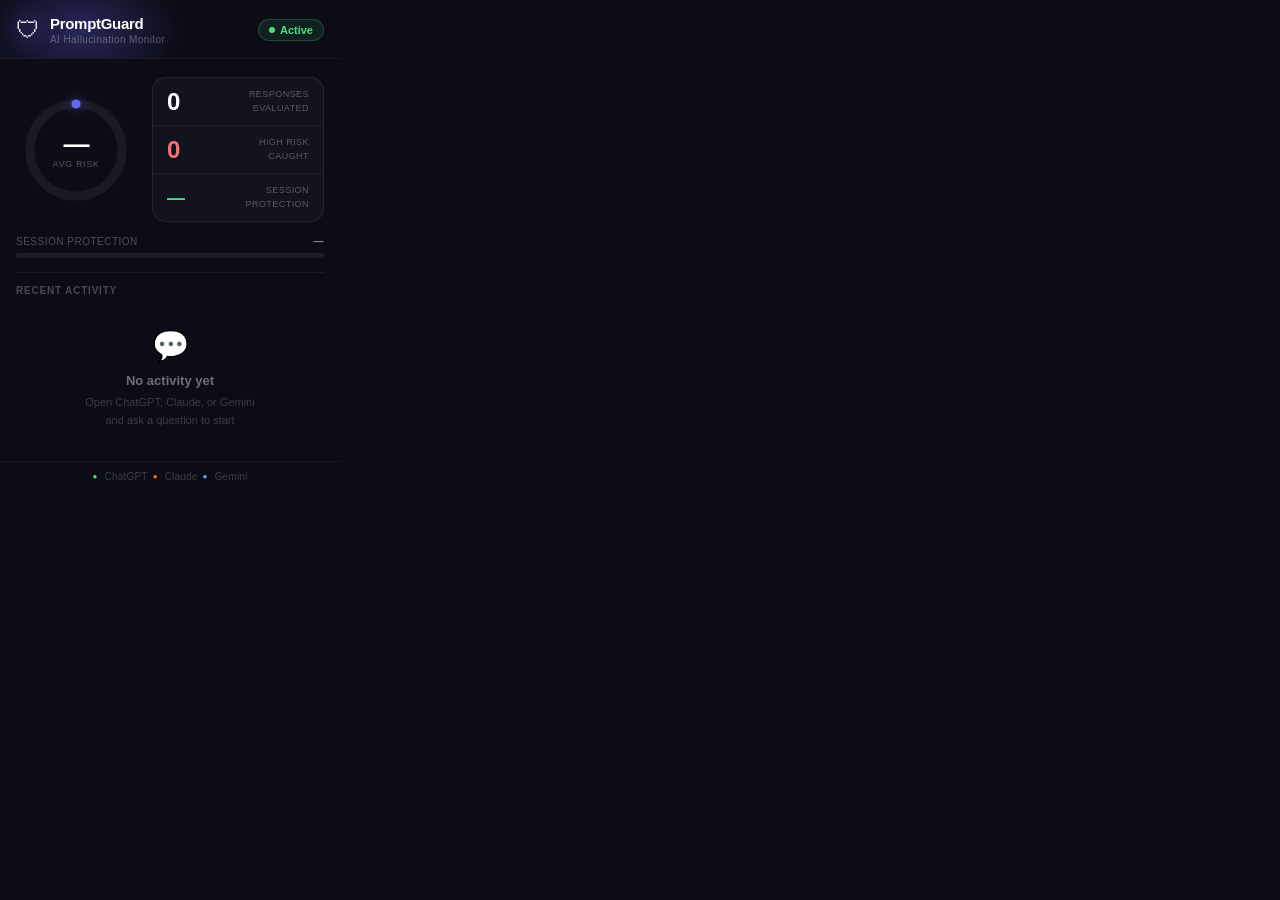
==== popup.html @ 1d1c703c "Rebuild: PromptGuard Chrome extension — AI hallucination detector Replaced the FastAPI evaluation se" ====
<!DOCTYPE html>
<html lang="en">
<head>
  <meta charset="UTF-8"/>
  <title>PromptGuard</title>
  <link rel="stylesheet" href="popup.css"/>
</head>
<body>

  <div class="header">
    <div class="glow-blob"></div>
    <div class="logo-row">
      <span class="logo-shield">🛡</span>
      <div class="logo-info">
        <span class="logo-name">PromptGuard</span>
        <span class="logo-sub">AI Hallucination Monitor</span>
      </div>
      <div class="pill-live"><span class="dot"></span>Active</div>
    </div>
  </div>

  <div class="hero">
    <!-- Ring -->
    <div class="ring-wrap">
      <svg class="ring-svg" viewBox="0 0 120 120" xmlns="http://www.w3.org/2000/svg">
        <circle class="ring-bg"   cx="60" cy="60" r="46"/>
        <circle class="ring-arc"  cx="60" cy="60" r="46" id="ring-arc"
                stroke-dasharray="0 289" stroke-linecap="round"/>
      </svg>
      <div class="ring-center">
        <div class="ring-num" id="ring-num">—</div>
        <div class="ring-lbl">avg risk</div>
      </div>
    </div>

    <!-- Side stats -->
    <div class="side-stats">
      <div class="side-stat">
        <div class="ss-num" id="stat-total">0</div>
        <div class="ss-lbl">Responses<br/>evaluated</div>
      </div>
      <div class="ss-sep"></div>
      <div class="side-stat">
        <div class="ss-num danger" id="stat-high">0</div>
        <div class="ss-lbl">High risk<br/>caught</div>
      </div>
      <div class="ss-sep"></div>
      <div class="side-stat">
        <div class="ss-num safe" id="stat-safe">—</div>
        <div class="ss-lbl">Session<br/>protection</div>
      </div>
    </div>
  </div>

  <!-- Protection bar -->
  <div class="pbar-wrap">
    <div class="pbar-labels">
      <span>Session protection</span>
      <span id="pbar-pct" class="pbar-pct">—</span>
    </div>
    <div class="pbar-track"><div class="pbar-fill" id="pbar-fill" style="width:0%"></div></div>
  </div>

  <div class="divider"></div>

  <!-- History -->
  <div class="history-head">Recent activity</div>
  <div class="history" id="history">
    <div class="empty">
      <div class="empty-emoji">💬</div>
      <div class="empty-title">No activity yet</div>
      <div class="empty-body">Open ChatGPT, Claude, or Gemini<br/>and ask a question to start</div>
    </div>
  </div>

  <div class="footer">
    <span class="fdot c1">●</span>ChatGPT
    <span class="fdot c2">●</span>Claude
    <span class="fdot c3">●</span>Gemini
  </div>

  <script src="popup.js"></script>
</body>
</html>
---- popup.css ----
*{box-sizing:border-box;margin:0;padding:0}

body{
  width:340px;
  background:#0c0c16;
  color:#e2e8f0;
  font-family:-apple-system,BlinkMacSystemFont,'Segoe UI',sans-serif;
  font-size:13px;
  overflow-x:hidden;
}

/* ── Header ─────────────────────────────────────── */
.header{
  position:relative;
  padding:15px 16px 13px;
  border-bottom:1px solid rgba(255,255,255,0.06);
  overflow:hidden;
}
.glow-blob{
  position:absolute;
  top:-40px;left:-30px;
  width:220px;height:140px;
  background:radial-gradient(ellipse,rgba(99,102,241,.3) 0%,transparent 65%);
  pointer-events:none;
}
.logo-row{
  display:flex;align-items:center;gap:10px;
  position:relative;
}
.logo-shield{
  font-size:24px;line-height:1;
  filter:drop-shadow(0 0 10px rgba(99,102,241,.7));
}
.logo-info{display:flex;flex-direction:column;gap:2px;flex:1}
.logo-name{font-size:15px;font-weight:700;color:#fff;letter-spacing:-.02em}
.logo-sub{font-size:10px;color:rgba(255,255,255,.3);letter-spacing:.04em}
.pill-live{
  display:flex;align-items:center;gap:5px;
  font-size:11px;font-weight:600;color:#4ade80;
  background:rgba(74,222,128,.1);
  border:1px solid rgba(74,222,128,.22);
  padding:4px 10px;border-radius:99px;
}
.dot{
  width:6px;height:6px;border-radius:50%;background:#4ade80;
  animation:blink 2s infinite;display:inline-block;
}
@keyframes blink{0%,100%{opacity:1;transform:scale(1)}50%{opacity:.3;transform:scale(.7)}}

/* ── Hero (ring + stats) ─────────────────────────── */
.hero{
  display:flex;align-items:center;gap:0;
  padding:18px 16px 10px;
}

/* Ring */
.ring-wrap{
  position:relative;width:120px;height:120px;flex-shrink:0;
}
.ring-svg{
  width:120px;height:120px;
  transform:rotate(-90deg);
}
.ring-bg{
  fill:none;stroke:rgba(255,255,255,.06);stroke-width:9;
}
.ring-arc{
  fill:none;stroke:#6366f1;stroke-width:9;
  transition:stroke-dasharray 1.1s cubic-bezier(.4,0,.2,1),stroke .4s;
  filter:drop-shadow(0 0 6px rgba(99,102,241,.6));
}
.ring-center{
  position:absolute;inset:0;
  display:flex;flex-direction:column;align-items:center;justify-content:center;
  gap:2px;
}
.ring-num{
  font-size:26px;font-weight:800;color:#fff;
  letter-spacing:-.04em;line-height:1;
}
.ring-lbl{
  font-size:9px;color:rgba(255,255,255,.3);
  text-transform:uppercase;letter-spacing:.07em;
}

/* Side stats */
.side-stats{
  flex:1;
  display:flex;flex-direction:column;
  margin-left:16px;
  background:rgba(255,255,255,.03);
  border:1px solid rgba(255,255,255,.07);
  border-radius:14px;
  overflow:hidden;
}
.side-stat{
  padding:10px 14px;
  display:flex;align-items:center;justify-content:space-between;
}
.ss-sep{height:1px;background:rgba(255,255,255,.06)}
.ss-num{
  font-size:24px;font-weight:800;color:#fff;
  letter-spacing:-.04em;line-height:1;
}
.ss-num.danger{color:#f87171}
.ss-num.safe{color:#4ade80;font-size:18px}
.ss-lbl{
  font-size:9px;color:rgba(255,255,255,.3);
  text-transform:uppercase;letter-spacing:.05em;
  text-align:right;line-height:1.5;
}

/* ── Protection bar ──────────────────────────────── */
.pbar-wrap{padding:4px 16px 14px}
.pbar-labels{
  display:flex;justify-content:space-between;
  font-size:10px;color:rgba(255,255,255,.28);
  text-transform:uppercase;letter-spacing:.05em;
  margin-bottom:6px;
}
.pbar-pct{color:rgba(255,255,255,.5);font-weight:600}
.pbar-track{
  height:5px;background:rgba(255,255,255,.07);
  border-radius:99px;overflow:hidden;
}
.pbar-fill{
  height:100%;border-radius:99px;
  background:linear-gradient(90deg,#6366f1,#a78bfa);
  transition:width 1.2s cubic-bezier(.4,0,.2,1);
  box-shadow:0 0 8px rgba(99,102,241,.4);
}

.divider{height:1px;background:rgba(255,255,255,.06);margin:0 16px}

/* ── History ─────────────────────────────────────── */
.history-head{
  font-size:10px;font-weight:600;
  color:rgba(255,255,255,.25);
  text-transform:uppercase;letter-spacing:.08em;
  padding:12px 16px 6px;
}
.history{
  max-height:195px;overflow-y:auto;
  padding:0 10px 4px;
}
.history::-webkit-scrollbar{width:3px}
.history::-webkit-scrollbar-thumb{background:rgba(255,255,255,.1);border-radius:99px}

.hi{
  display:flex;align-items:center;gap:9px;
  padding:8px 10px;border-radius:9px;margin-bottom:3px;
  transition:background .15s;cursor:default;
}
.hi:hover{background:rgba(255,255,255,.04)}
.hi-dot{width:7px;height:7px;border-radius:50%;flex-shrink:0}
.hi-dot.low   {background:#4ade80}
.hi-dot.medium{background:#facc15;box-shadow:0 0 5px rgba(250,204,21,.5)}
.hi-dot.high  {background:#f87171;box-shadow:0 0 7px rgba(248,113,113,.6)}
.hi-text{
  flex:1;font-size:12px;color:rgba(255,255,255,.65);
  white-space:nowrap;overflow:hidden;text-overflow:ellipsis;
}
.hi-badge{
  font-size:10px;font-weight:700;
  padding:2px 7px;border-radius:99px;flex-shrink:0;
}
.hi-badge.low   {background:rgba(74,222,128,.12);color:#4ade80}
.hi-badge.medium{background:rgba(250,204,21,.12);color:#facc15}
.hi-badge.high  {background:rgba(248,113,113,.14);color:#f87171}

/* Empty state */
.empty{text-align:center;padding:26px 20px 22px}
.empty-emoji{font-size:30px;margin-bottom:10px}
.empty-title{font-size:13px;font-weight:600;color:rgba(255,255,255,.4);margin-bottom:5px}
.empty-body{font-size:11px;color:rgba(255,255,255,.2);line-height:1.65}

/* ── Footer ──────────────────────────────────────── */
.footer{
  display:flex;align-items:center;justify-content:center;gap:5px;
  padding:9px 16px 13px;margin-top:6px;
  font-size:10px;color:rgba(255,255,255,.2);
  border-top:1px solid rgba(255,255,255,.05);
  letter-spacing:.02em;
}
.fdot{font-size:8px;margin-right:2px}
.c1{color:#4ade80}.c2{color:#f97316}.c3{color:#60a5fa}
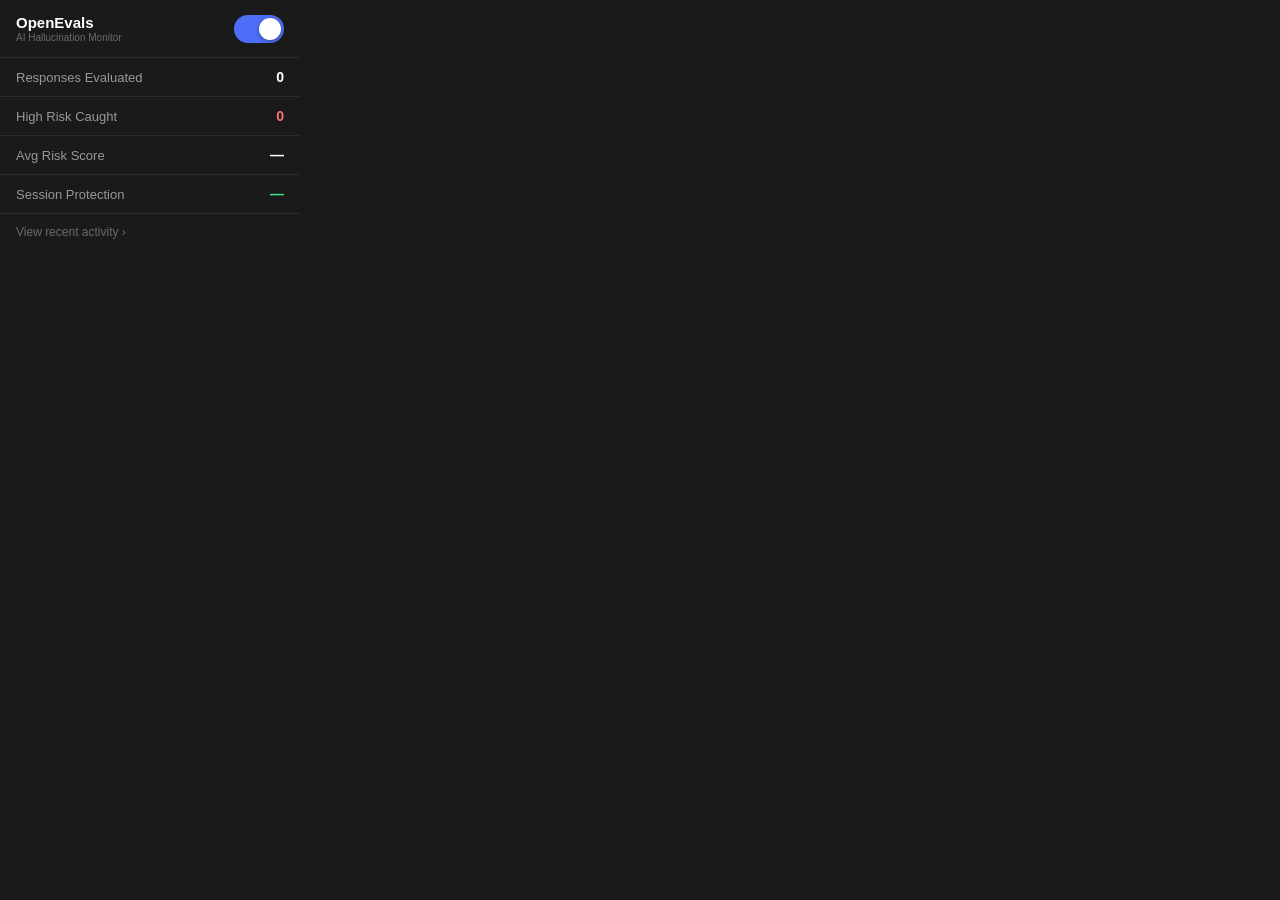
==== commit 573edbdb: "Rebrand to OpenEvals with real-time hallucination detection - Real-time badge injection without page" ====
--- a/popup.html
+++ b/popup.html
@@ -7,76 +7,47 @@
 </head>
 <body>
 
-  <div class="header">
-    <div class="glow-blob"></div>
-    <div class="logo-row">
-      <span class="logo-shield">🛡</span>
-      <div class="logo-info">
-        <span class="logo-name">PromptGuard</span>
-        <span class="logo-sub">AI Hallucination Monitor</span>
-      </div>
-      <div class="pill-live"><span class="dot"></span>Active</div>
-    </div>
-  </div>
-
-  <div class="hero">
-    <!-- Ring -->
-    <div class="ring-wrap">
-      <svg class="ring-svg" viewBox="0 0 120 120" xmlns="http://www.w3.org/2000/svg">
-        <circle class="ring-bg"   cx="60" cy="60" r="46"/>
-        <circle class="ring-arc"  cx="60" cy="60" r="46" id="ring-arc"
-                stroke-dasharray="0 289" stroke-linecap="round"/>
-      </svg>
-      <div class="ring-center">
-        <div class="ring-num" id="ring-num">—</div>
-        <div class="ring-lbl">avg risk</div>
+  <div class="top">
+    <div class="top-left">
+      <div>
+        <div class="app-name">OpenEvals</div>
+        <div class="app-sub">AI Hallucination Monitor</div>
       </div>
     </div>
-
-    <!-- Side stats -->
-    <div class="side-stats">
-      <div class="side-stat">
-        <div class="ss-num" id="stat-total">0</div>
-        <div class="ss-lbl">Responses<br/>evaluated</div>
-      </div>
-      <div class="ss-sep"></div>
-      <div class="side-stat">
-        <div class="ss-num danger" id="stat-high">0</div>
-        <div class="ss-lbl">High risk<br/>caught</div>
-      </div>
-      <div class="ss-sep"></div>
-      <div class="side-stat">
-        <div class="ss-num safe" id="stat-safe">—</div>
-        <div class="ss-lbl">Session<br/>protection</div>
-      </div>
-    </div>
-  </div>
-
-  <!-- Protection bar -->
-  <div class="pbar-wrap">
-    <div class="pbar-labels">
-      <span>Session protection</span>
-      <span id="pbar-pct" class="pbar-pct">—</span>
-    </div>
-    <div class="pbar-track"><div class="pbar-fill" id="pbar-fill" style="width:0%"></div></div>
+    <label class="toggle">
+      <input type="checkbox" id="toggle-enabled" checked/>
+      <span class="slider"></span>
+    </label>
   </div>
 
   <div class="divider"></div>
 
-  <!-- History -->
-  <div class="history-head">Recent activity</div>
-  <div class="history" id="history">
-    <div class="empty">
-      <div class="empty-emoji">💬</div>
-      <div class="empty-title">No activity yet</div>
-      <div class="empty-body">Open ChatGPT, Claude, or Gemini<br/>and ask a question to start</div>
-    </div>
+  <div class="stat-row">
+    <span class="stat-label">Responses Evaluated</span>
+    <span class="stat-val" id="stat-total">0</span>
+  </div>
+  <div class="divider"></div>
+  <div class="stat-row">
+    <span class="stat-label">High Risk Caught</span>
+    <span class="stat-val danger" id="stat-high">0</span>
+  </div>
+  <div class="divider"></div>
+  <div class="stat-row">
+    <span class="stat-label">Avg Risk Score</span>
+    <span class="stat-val" id="stat-avg">—</span>
+  </div>
+  <div class="divider"></div>
+  <div class="stat-row">
+    <span class="stat-label">Session Protection</span>
+    <span class="stat-val safe" id="stat-safe">—</span>
   </div>
 
-  <div class="footer">
-    <span class="fdot c1">●</span>ChatGPT
-    <span class="fdot c2">●</span>Claude
-    <span class="fdot c3">●</span>Gemini
+  <div class="divider"></div>
+
+  <div class="footer-link" id="history-toggle">View recent activity ›</div>
+
+  <div class="history hidden" id="history">
+    <div class="empty-msg">No activity yet. Ask something on ChatGPT, Claude, or Gemini.</div>
   </div>
 
   <script src="popup.js"></script>
--- a/popup.css
+++ b/popup.css
@@ -1,186 +1,81 @@
 *{box-sizing:border-box;margin:0;padding:0}
 
 body{
-  width:340px;
-  background:#0c0c16;
-  color:#e2e8f0;
+  width:300px;
+  background:#1a1a1a;
+  color:#f0f0f0;
   font-family:-apple-system,BlinkMacSystemFont,'Segoe UI',sans-serif;
-  font-size:13px;
-  overflow-x:hidden;
+  font-size:14px;
 }
 
-/* ── Header ─────────────────────────────────────── */
-.header{
-  position:relative;
-  padding:15px 16px 13px;
-  border-bottom:1px solid rgba(255,255,255,0.06);
-  overflow:hidden;
+/* ── Top header ── */
+.top{
+  display:flex;align-items:center;justify-content:space-between;
+  padding:14px 16px;
 }
-.glow-blob{
-  position:absolute;
-  top:-40px;left:-30px;
-  width:220px;height:140px;
-  background:radial-gradient(ellipse,rgba(99,102,241,.3) 0%,transparent 65%);
-  pointer-events:none;
+.top-left{display:flex;align-items:center;gap:10px}
+.app-name{font-size:15px;font-weight:700;color:#fff}
+.app-sub{font-size:10px;color:rgba(255,255,255,.35);margin-top:1px}
+
+/* ── Toggle switch ── */
+.toggle{position:relative;display:inline-block;width:50px;height:28px}
+.toggle input{opacity:0;width:0;height:0}
+.slider{
+  position:absolute;inset:0;
+  background:#333;border-radius:99px;cursor:pointer;
+  transition:background .25s;
 }
-.logo-row{
-  display:flex;align-items:center;gap:10px;
-  position:relative;
+.slider::before{
+  content:'';position:absolute;
+  width:22px;height:22px;border-radius:50%;
+  left:3px;top:3px;background:#fff;
+  transition:transform .25s;
+  box-shadow:0 1px 4px rgba(0,0,0,.4);
 }
-.logo-shield{
-  font-size:24px;line-height:1;
-  filter:drop-shadow(0 0 10px rgba(99,102,241,.7));
+input:checked + .slider{background:#4f6ef7}
+input:checked + .slider::before{transform:translateX(22px)}
+
+/* ── Divider ── */
+.divider{height:1px;background:rgba(255,255,255,.08)}
+
+/* ── Stat rows ── */
+.stat-row{
+  display:flex;align-items:center;justify-content:space-between;
+  padding:11px 16px;
 }
-.logo-info{display:flex;flex-direction:column;gap:2px;flex:1}
-.logo-name{font-size:15px;font-weight:700;color:#fff;letter-spacing:-.02em}
-.logo-sub{font-size:10px;color:rgba(255,255,255,.3);letter-spacing:.04em}
-.pill-live{
-  display:flex;align-items:center;gap:5px;
-  font-size:11px;font-weight:600;color:#4ade80;
-  background:rgba(74,222,128,.1);
-  border:1px solid rgba(74,222,128,.22);
-  padding:4px 10px;border-radius:99px;
+.stat-label{color:rgba(255,255,255,.55);font-size:13px}
+.stat-val{font-size:14px;font-weight:700;color:#fff}
+.stat-val.danger{color:#f87171}
+.stat-val.safe{color:#4ade80}
+
+/* ── Footer link ── */
+.footer-link{
+  padding:11px 16px;
+  font-size:12px;color:rgba(255,255,255,.35);
+  cursor:pointer;
+  transition:color .15s;
 }
-.dot{
-  width:6px;height:6px;border-radius:50%;background:#4ade80;
-  animation:blink 2s infinite;display:inline-block;
-}
-@keyframes blink{0%,100%{opacity:1;transform:scale(1)}50%{opacity:.3;transform:scale(.7)}}
+.footer-link:hover{color:rgba(255,255,255,.6)}
 
-/* ── Hero (ring + stats) ─────────────────────────── */
-.hero{
-  display:flex;align-items:center;gap:0;
-  padding:18px 16px 10px;
-}
-
-/* Ring */
-.ring-wrap{
-  position:relative;width:120px;height:120px;flex-shrink:0;
-}
-.ring-svg{
-  width:120px;height:120px;
-  transform:rotate(-90deg);
-}
-.ring-bg{
-  fill:none;stroke:rgba(255,255,255,.06);stroke-width:9;
-}
-.ring-arc{
-  fill:none;stroke:#6366f1;stroke-width:9;
-  transition:stroke-dasharray 1.1s cubic-bezier(.4,0,.2,1),stroke .4s;
-  filter:drop-shadow(0 0 6px rgba(99,102,241,.6));
-}
-.ring-center{
-  position:absolute;inset:0;
-  display:flex;flex-direction:column;align-items:center;justify-content:center;
-  gap:2px;
-}
-.ring-num{
-  font-size:26px;font-weight:800;color:#fff;
-  letter-spacing:-.04em;line-height:1;
-}
-.ring-lbl{
-  font-size:9px;color:rgba(255,255,255,.3);
-  text-transform:uppercase;letter-spacing:.07em;
-}
-
-/* Side stats */
-.side-stats{
-  flex:1;
-  display:flex;flex-direction:column;
-  margin-left:16px;
-  background:rgba(255,255,255,.03);
-  border:1px solid rgba(255,255,255,.07);
-  border-radius:14px;
-  overflow:hidden;
-}
-.side-stat{
-  padding:10px 14px;
-  display:flex;align-items:center;justify-content:space-between;
-}
-.ss-sep{height:1px;background:rgba(255,255,255,.06)}
-.ss-num{
-  font-size:24px;font-weight:800;color:#fff;
-  letter-spacing:-.04em;line-height:1;
-}
-.ss-num.danger{color:#f87171}
-.ss-num.safe{color:#4ade80;font-size:18px}
-.ss-lbl{
-  font-size:9px;color:rgba(255,255,255,.3);
-  text-transform:uppercase;letter-spacing:.05em;
-  text-align:right;line-height:1.5;
-}
-
-/* ── Protection bar ──────────────────────────────── */
-.pbar-wrap{padding:4px 16px 14px}
-.pbar-labels{
-  display:flex;justify-content:space-between;
-  font-size:10px;color:rgba(255,255,255,.28);
-  text-transform:uppercase;letter-spacing:.05em;
-  margin-bottom:6px;
-}
-.pbar-pct{color:rgba(255,255,255,.5);font-weight:600}
-.pbar-track{
-  height:5px;background:rgba(255,255,255,.07);
-  border-radius:99px;overflow:hidden;
-}
-.pbar-fill{
-  height:100%;border-radius:99px;
-  background:linear-gradient(90deg,#6366f1,#a78bfa);
-  transition:width 1.2s cubic-bezier(.4,0,.2,1);
-  box-shadow:0 0 8px rgba(99,102,241,.4);
-}
-
-.divider{height:1px;background:rgba(255,255,255,.06);margin:0 16px}
-
-/* ── History ─────────────────────────────────────── */
-.history-head{
-  font-size:10px;font-weight:600;
-  color:rgba(255,255,255,.25);
-  text-transform:uppercase;letter-spacing:.08em;
-  padding:12px 16px 6px;
-}
-.history{
-  max-height:195px;overflow-y:auto;
-  padding:0 10px 4px;
-}
+/* ── History panel ── */
+.history{padding:0 16px 10px;max-height:180px;overflow-y:auto}
+.history.hidden{display:none}
 .history::-webkit-scrollbar{width:3px}
 .history::-webkit-scrollbar-thumb{background:rgba(255,255,255,.1);border-radius:99px}
 
+.empty-msg{font-size:11px;color:rgba(255,255,255,.25);padding:10px 0 4px;line-height:1.6}
+
 .hi{
-  display:flex;align-items:center;gap:9px;
-  padding:8px 10px;border-radius:9px;margin-bottom:3px;
-  transition:background .15s;cursor:default;
+  display:flex;align-items:center;gap:8px;
+  padding:7px 0;border-bottom:1px solid rgba(255,255,255,.05);
 }
-.hi:hover{background:rgba(255,255,255,.04)}
+.hi:last-child{border-bottom:none}
 .hi-dot{width:7px;height:7px;border-radius:50%;flex-shrink:0}
 .hi-dot.low   {background:#4ade80}
-.hi-dot.medium{background:#facc15;box-shadow:0 0 5px rgba(250,204,21,.5)}
-.hi-dot.high  {background:#f87171;box-shadow:0 0 7px rgba(248,113,113,.6)}
-.hi-text{
-  flex:1;font-size:12px;color:rgba(255,255,255,.65);
-  white-space:nowrap;overflow:hidden;text-overflow:ellipsis;
-}
-.hi-badge{
-  font-size:10px;font-weight:700;
-  padding:2px 7px;border-radius:99px;flex-shrink:0;
-}
+.hi-dot.medium{background:#facc15}
+.hi-dot.high  {background:#f87171}
+.hi-text{flex:1;font-size:12px;color:rgba(255,255,255,.55);white-space:nowrap;overflow:hidden;text-overflow:ellipsis}
+.hi-badge{font-size:10px;font-weight:700;padding:2px 6px;border-radius:99px;flex-shrink:0}
 .hi-badge.low   {background:rgba(74,222,128,.12);color:#4ade80}
 .hi-badge.medium{background:rgba(250,204,21,.12);color:#facc15}
 .hi-badge.high  {background:rgba(248,113,113,.14);color:#f87171}
-
-/* Empty state */
-.empty{text-align:center;padding:26px 20px 22px}
-.empty-emoji{font-size:30px;margin-bottom:10px}
-.empty-title{font-size:13px;font-weight:600;color:rgba(255,255,255,.4);margin-bottom:5px}
-.empty-body{font-size:11px;color:rgba(255,255,255,.2);line-height:1.65}
-
-/* ── Footer ──────────────────────────────────────── */
-.footer{
-  display:flex;align-items:center;justify-content:center;gap:5px;
-  padding:9px 16px 13px;margin-top:6px;
-  font-size:10px;color:rgba(255,255,255,.2);
-  border-top:1px solid rgba(255,255,255,.05);
-  letter-spacing:.02em;
-}
-.fdot{font-size:8px;margin-right:2px}
-.c1{color:#4ade80}.c2{color:#f97316}.c3{color:#60a5fa}
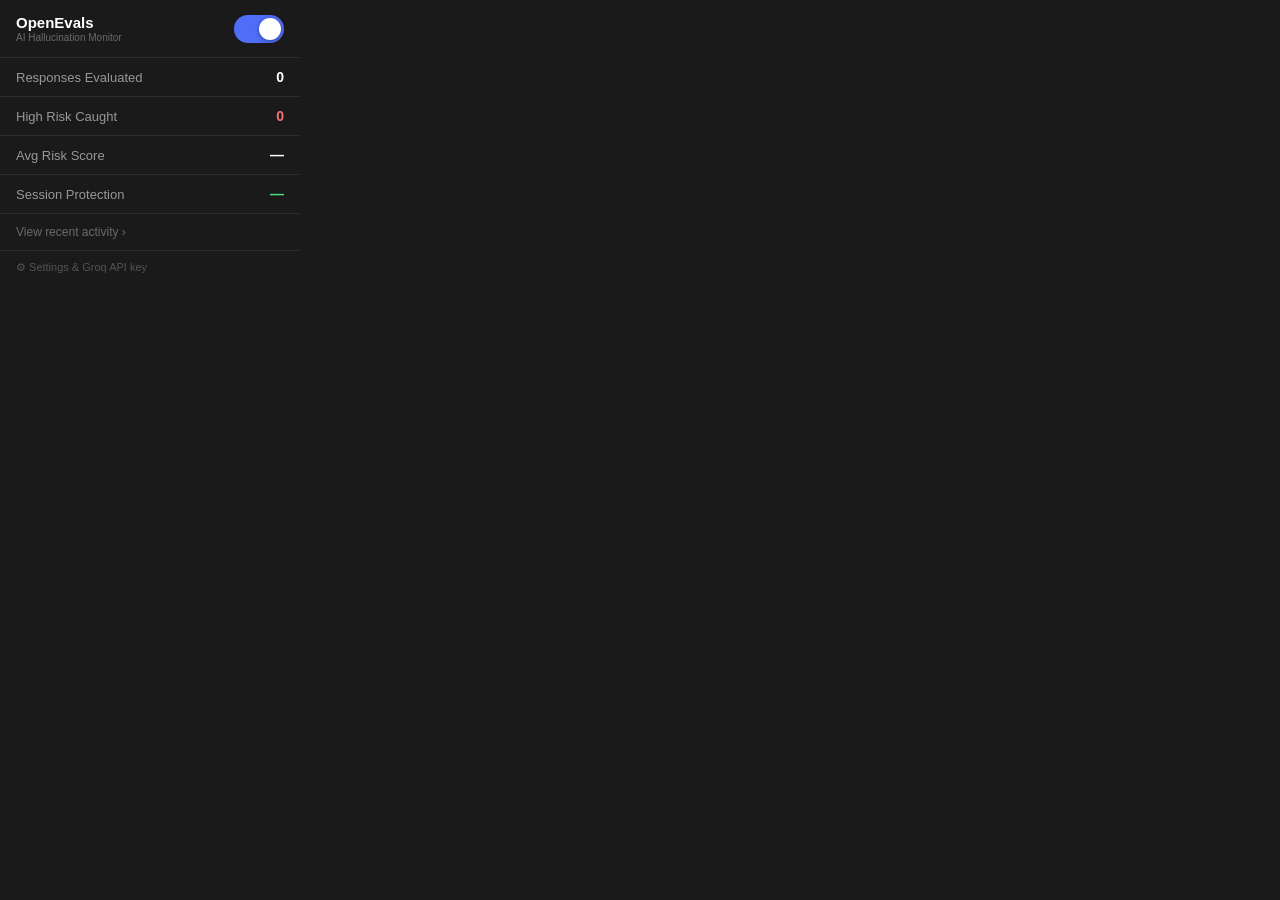
==== commit c617911b: "Add Groq AI integration, settings page, score breakdown, copy button, unit tests" ====
--- a/popup.html
+++ b/popup.html
@@ -2,7 +2,7 @@
 <html lang="en">
 <head>
   <meta charset="UTF-8"/>
-  <title>PromptGuard</title>
+  <title>OpenEvals</title>
   <link rel="stylesheet" href="popup.css"/>
 </head>
 <body>
@@ -50,6 +50,9 @@
     <div class="empty-msg">No activity yet. Ask something on ChatGPT, Claude, or Gemini.</div>
   </div>
 
+  <div class="divider"></div>
+  <div class="settings-row" id="open-settings">⚙ Settings &amp; Groq API key</div>
+
   <script src="popup.js"></script>
 </body>
 </html>
--- a/popup.css
+++ b/popup.css
@@ -8,56 +8,32 @@
   font-size:14px;
 }
 
-/* ── Top header ── */
-.top{
-  display:flex;align-items:center;justify-content:space-between;
-  padding:14px 16px;
-}
+.top{display:flex;align-items:center;justify-content:space-between;padding:14px 16px}
 .top-left{display:flex;align-items:center;gap:10px}
 .app-name{font-size:15px;font-weight:700;color:#fff}
 .app-sub{font-size:10px;color:rgba(255,255,255,.35);margin-top:1px}
 
-/* ── Toggle switch ── */
 .toggle{position:relative;display:inline-block;width:50px;height:28px}
 .toggle input{opacity:0;width:0;height:0}
-.slider{
-  position:absolute;inset:0;
-  background:#333;border-radius:99px;cursor:pointer;
-  transition:background .25s;
-}
-.slider::before{
-  content:'';position:absolute;
-  width:22px;height:22px;border-radius:50%;
-  left:3px;top:3px;background:#fff;
-  transition:transform .25s;
-  box-shadow:0 1px 4px rgba(0,0,0,.4);
-}
+.slider{position:absolute;inset:0;background:#333;border-radius:99px;cursor:pointer;transition:background .25s}
+.slider::before{content:'';position:absolute;width:22px;height:22px;border-radius:50%;left:3px;top:3px;background:#fff;transition:transform .25s;box-shadow:0 1px 4px rgba(0,0,0,.4)}
 input:checked + .slider{background:#4f6ef7}
 input:checked + .slider::before{transform:translateX(22px)}
 
-/* ── Divider ── */
 .divider{height:1px;background:rgba(255,255,255,.08)}
 
-/* ── Stat rows ── */
-.stat-row{
-  display:flex;align-items:center;justify-content:space-between;
-  padding:11px 16px;
-}
+.stat-row{display:flex;align-items:center;justify-content:space-between;padding:11px 16px}
 .stat-label{color:rgba(255,255,255,.55);font-size:13px}
 .stat-val{font-size:14px;font-weight:700;color:#fff}
 .stat-val.danger{color:#f87171}
 .stat-val.safe{color:#4ade80}
 
-/* ── Footer link ── */
-.footer-link{
-  padding:11px 16px;
-  font-size:12px;color:rgba(255,255,255,.35);
-  cursor:pointer;
-  transition:color .15s;
-}
+.footer-link{padding:11px 16px;font-size:12px;color:rgba(255,255,255,.35);cursor:pointer;transition:color .15s}
 .footer-link:hover{color:rgba(255,255,255,.6)}
 
-/* ── History panel ── */
+.settings-row{padding:10px 16px;font-size:11px;color:rgba(255,255,255,.25);cursor:pointer;transition:color .15s}
+.settings-row:hover{color:rgba(255,255,255,.5)}
+
 .history{padding:0 16px 10px;max-height:180px;overflow-y:auto}
 .history.hidden{display:none}
 .history::-webkit-scrollbar{width:3px}
@@ -65,17 +41,14 @@
 
 .empty-msg{font-size:11px;color:rgba(255,255,255,.25);padding:10px 0 4px;line-height:1.6}
 
-.hi{
-  display:flex;align-items:center;gap:8px;
-  padding:7px 0;border-bottom:1px solid rgba(255,255,255,.05);
-}
+.hi{display:flex;align-items:center;gap:8px;padding:7px 0;border-bottom:1px solid rgba(255,255,255,.05)}
 .hi:last-child{border-bottom:none}
 .hi-dot{width:7px;height:7px;border-radius:50%;flex-shrink:0}
-.hi-dot.low   {background:#4ade80}
+.hi-dot.low{background:#4ade80}
 .hi-dot.medium{background:#facc15}
-.hi-dot.high  {background:#f87171}
+.hi-dot.high{background:#f87171}
 .hi-text{flex:1;font-size:12px;color:rgba(255,255,255,.55);white-space:nowrap;overflow:hidden;text-overflow:ellipsis}
 .hi-badge{font-size:10px;font-weight:700;padding:2px 6px;border-radius:99px;flex-shrink:0}
-.hi-badge.low   {background:rgba(74,222,128,.12);color:#4ade80}
+.hi-badge.low{background:rgba(74,222,128,.12);color:#4ade80}
 .hi-badge.medium{background:rgba(250,204,21,.12);color:#facc15}
-.hi-badge.high  {background:rgba(248,113,113,.14);color:#f87171}
+.hi-badge.high{background:rgba(248,113,113,.14);color:#f87171}
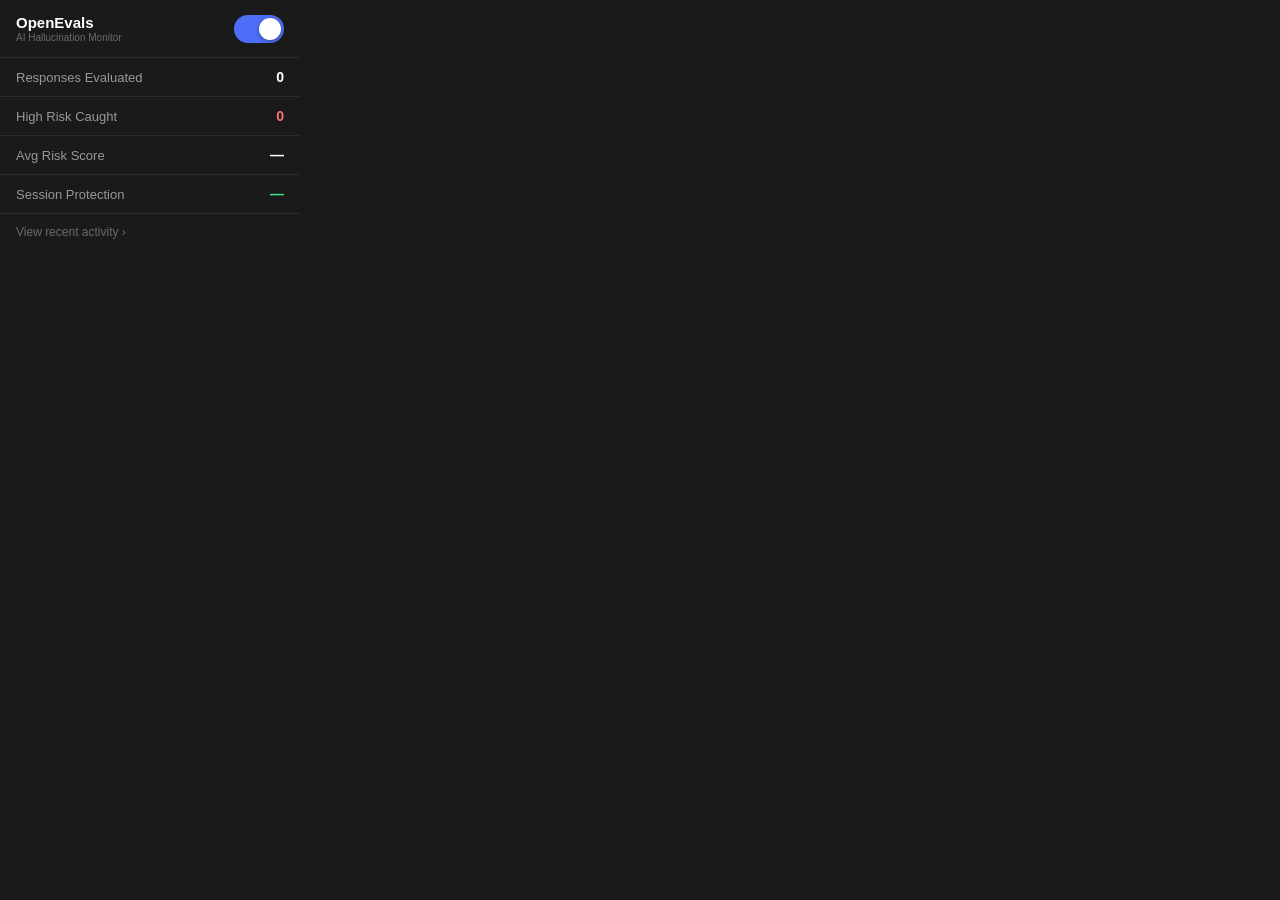
==== commit a7cb1755: "Add FastAPI backend with Groq integration — extension calls /suggest endpoint, no user API key neede" ====
--- a/popup.html
+++ b/popup.html
@@ -50,8 +50,6 @@
     <div class="empty-msg">No activity yet. Ask something on ChatGPT, Claude, or Gemini.</div>
   </div>
 
-  <div class="divider"></div>
-  <div class="settings-row" id="open-settings">⚙ Settings &amp; Groq API key</div>
 
   <script src="popup.js"></script>
 </body>
